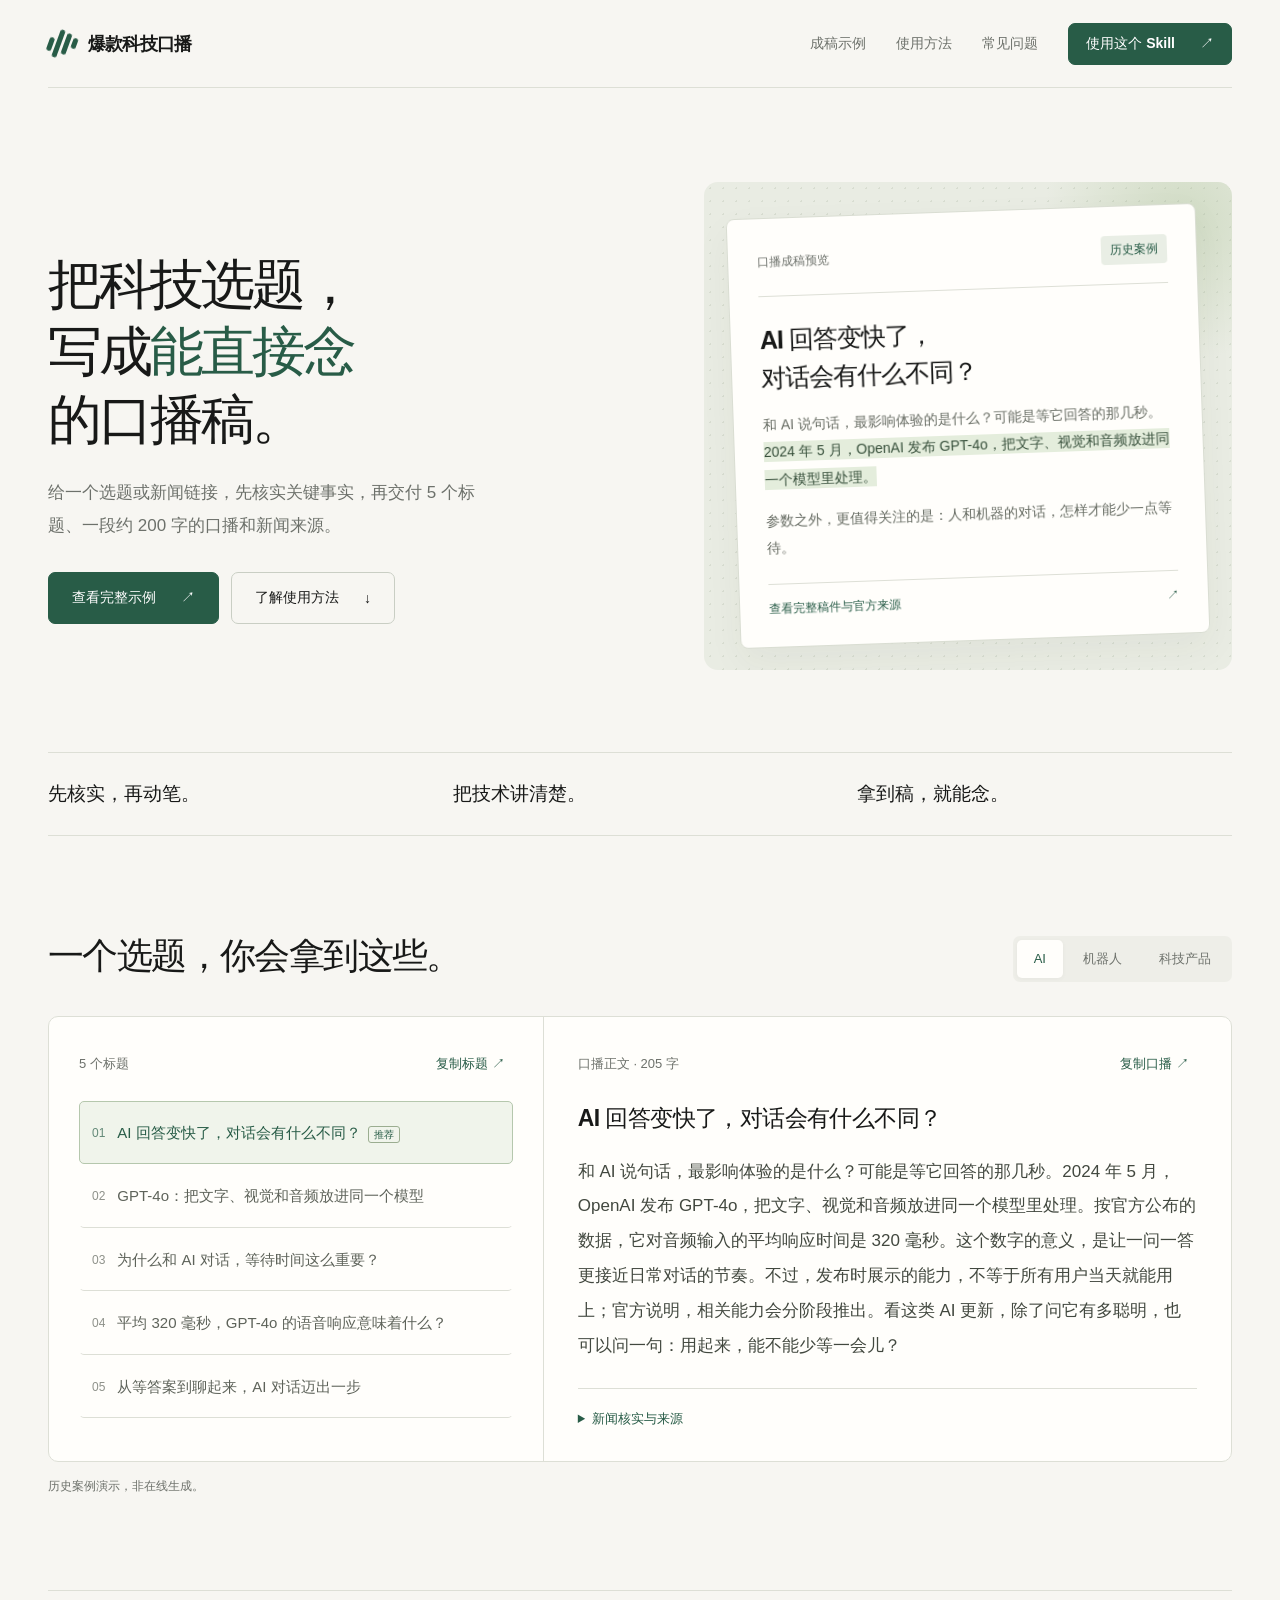
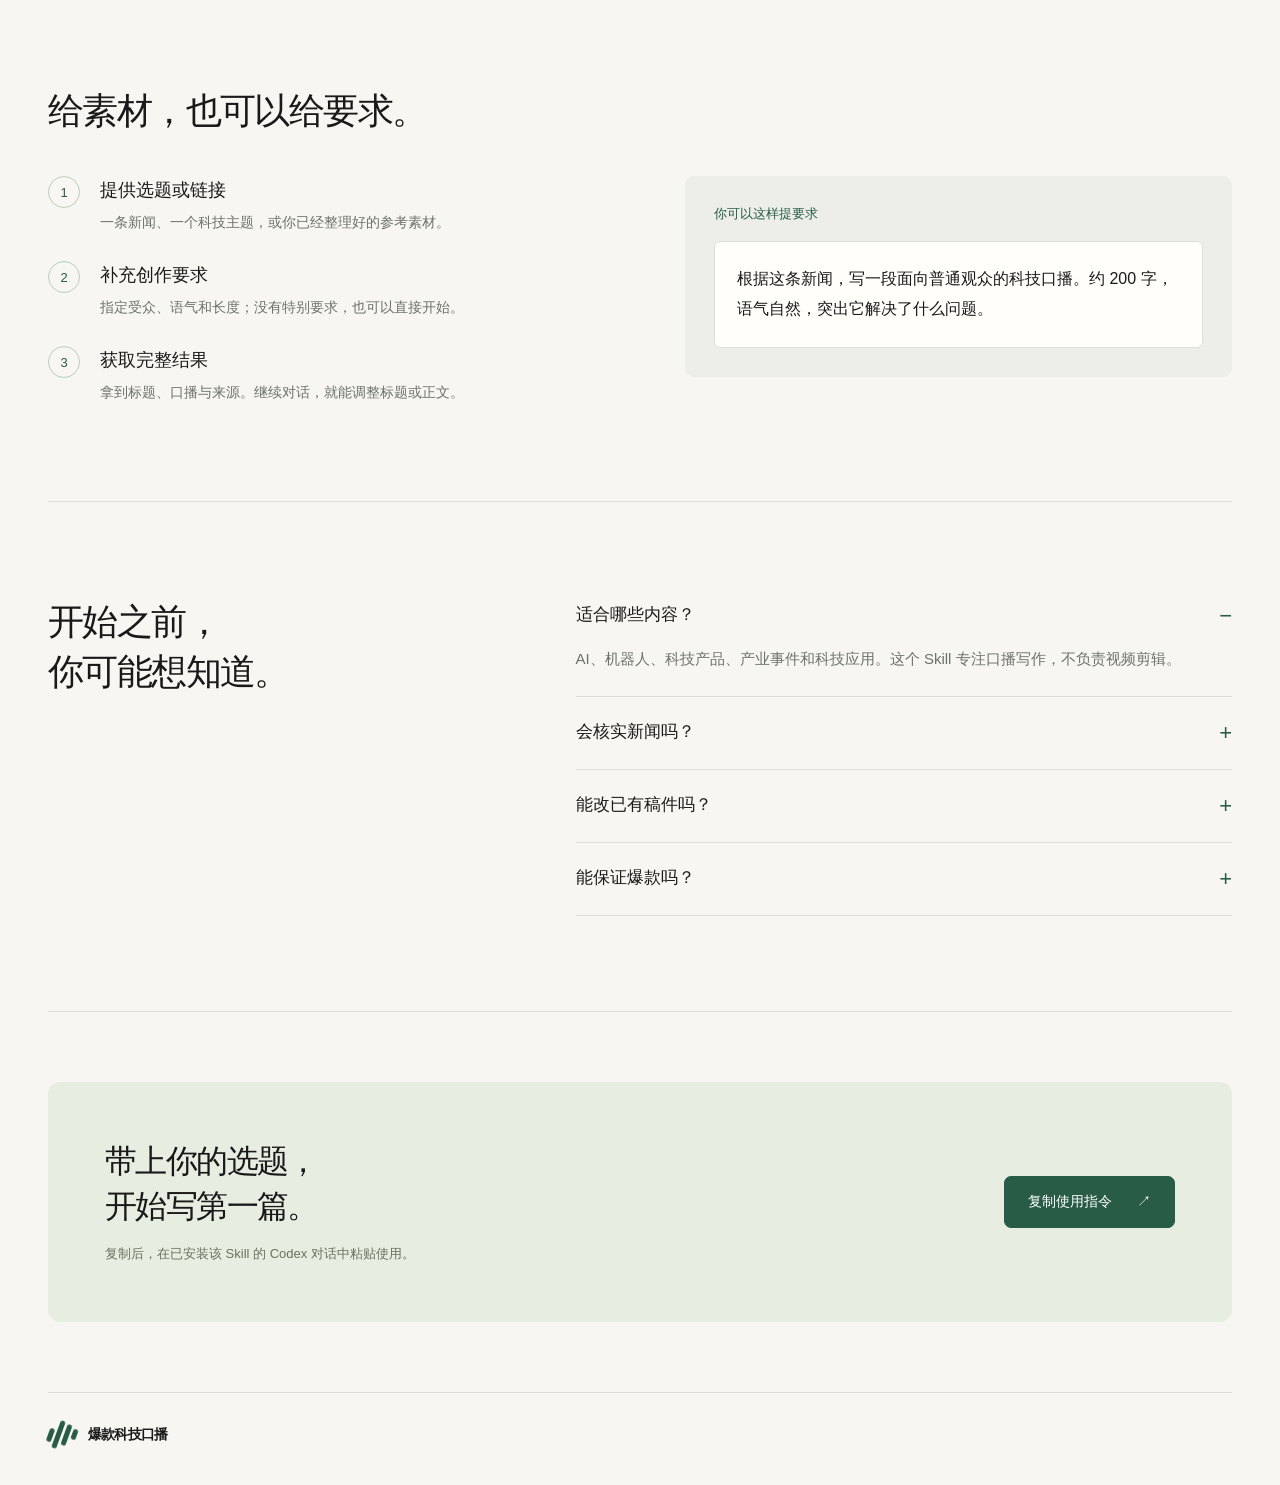
==== tech-script/index.html @ cf0520dd "Add Chinese tech script skill landing page" ====
<!DOCTYPE html>
<html lang="zh-CN">
<head>
<meta charset="UTF-8"><meta name="viewport" content="width=device-width,initial-scale=1"><meta name="theme-color" content="#f7f6f2"><title>爆款科技口播文案 — 把科技选题写成能直接念的稿</title>
<style>
:root{--paper:#f7f6f2;--ink:#181918;--muted:#6d716b;--green:#285c47;--line:#dddfd6;--wash:#e9eee5}*{box-sizing:border-box}html{scroll-behavior:smooth;scroll-padding-top:95px}body{margin:0;background:var(--paper);color:var(--ink);font-family:-apple-system,BlinkMacSystemFont,"Segoe UI","PingFang SC","Microsoft YaHei",sans-serif;-webkit-font-smoothing:antialiased}a{color:inherit;text-decoration:none}button,textarea{font:inherit}button,a{ -webkit-tap-highlight-color:transparent}button{cursor:pointer}button:focus-visible,a:focus-visible,summary:focus-visible{outline:3px solid #88ac96;outline-offset:5px}::selection{background:#d4e3ce}.wrap{max-width:1280px;margin:auto;padding:0 48px}header{height:88px;display:flex;align-items:center;justify-content:space-between;border-bottom:1px solid var(--line);gap:24px}.brand{display:flex;align-items:center;gap:11px;font-size:18px;font-weight:650;letter-spacing:-.8px}.logo{width:29px;height:31px;display:inline-flex;align-items:center;gap:3px}.logo i{display:block;width:5px;background:var(--green);border-radius:3px;transform:rotate(20deg)}.logo i:nth-child(1){height:14px}.logo i:nth-child(2){height:29px}.logo i:nth-child(3){height:22px}.logo i:nth-child(4){height:11px}nav{display:flex;align-items:center;gap:30px;font-size:14px}nav>a:not(.btn){color:var(--muted)}.btn{display:inline-flex;align-items:center;justify-content:center;gap:25px;background:var(--green);color:white;border:1px solid var(--green);padding:16px 23px;border-radius:7px;font-size:14px;font-weight:550;transition:transform .2s,background .2s}.btn:hover{background:#1e4937;transform:translateY(-2px)}.btn.secondary{background:transparent;color:var(--ink);border-color:#c9cec4}.btn.secondary:hover{background:var(--wash)}nav .btn{padding:11px 17px}.hero{display:grid;grid-template-columns:1.13fr 1fr;gap:60px;align-items:center;padding:94px 0 82px}.kicker{color:var(--green);font-size:14px;display:flex;gap:9px;align-items:center}.kicker:before{content:"";width:7px;height:7px;background:var(--green);border-radius:50%}h1{font-size:clamp(38px,4.2vw,61px);line-height:1.26;letter-spacing:-3px;font-weight:550;margin:22px 0}h1 span{color:var(--green)}.intro{font-size:17px;line-height:1.95;color:var(--muted);max-width:450px}.actions{display:flex;gap:12px;margin-top:30px}.deliverables{display:flex;gap:22px;color:#62695f;font-size:13px;margin-top:29px}.deliverables span:before{content:"✓";color:var(--green);margin-right:7px}.preview{position:relative;padding:29px;background:#e9ece3;border-radius:14px}.preview:before{content:"";position:absolute;inset:0;background-image:radial-gradient(#a2af9a 1px,transparent 1px);background-size:13px 13px;opacity:.24;border-radius:14px}.sheet{position:relative;background:#fffefb;border:1px solid #d9ddd2;border-radius:8px;padding:29px;box-shadow:0 14px 36px #33442c0d;transform:rotate(-2deg)}.sheet-top{display:flex;justify-content:space-between;align-items:center;font-size:12px;color:var(--muted);border-bottom:1px solid var(--line);padding-bottom:19px}.tag{color:var(--green);background:var(--wash);padding:6px 9px;border-radius:4px;font-size:12px}.sheet h3{font-size:25px;font-weight:550;line-height:1.5;letter-spacing:-1px;margin:25px 0 15px}.sheet p{font-size:14px;line-height:1.95;color:#676c63}.sheet mark{background:#e4eddc;color:#354e39;padding:2px 0}.sheet-foot{border-top:1px solid var(--line);padding-top:16px;margin-top:22px;font-size:12px;display:flex;justify-content:space-between;color:var(--green)}.value-strip{border-top:1px solid var(--line);border-bottom:1px solid var(--line);display:grid;grid-template-columns:repeat(3,1fr);padding:28px 0;gap:30px}.value-strip b{font-size:19px;font-weight:550}.value-strip p{font-size:13px;color:var(--muted);margin:8px 0 0}.section{padding:95px 0;border-bottom:1px solid var(--line)}.heading{display:flex;align-items:end;justify-content:space-between;gap:24px;margin-bottom:34px}h2{font-size:36px;line-height:1.4;letter-spacing:-1.6px;font-weight:550;margin:0}.heading p,.section-desc{color:var(--muted);font-size:15px;line-height:1.8;margin:12px 0 0}.tabs{display:flex;background:#eeeee8;border-radius:7px;padding:4px;gap:3px}.tabs button{border:0;background:none;padding:10px 17px;border-radius:5px;color:var(--muted);white-space:nowrap;font-size:13px}.tabs button[aria-selected=true]{background:#fffefb;color:var(--green);box-shadow:0 1px 5px #0000000a}.workspace{display:grid;grid-template-columns:.9fr 1.25fr;background:#fffefb;border:1px solid var(--line);border-radius:10px;overflow:hidden}.titles{padding:30px;border-right:1px solid var(--line)}.block-label{font-size:13px;color:var(--muted);display:flex;align-items:center;justify-content:space-between;margin-bottom:20px}.title-option{border:1px solid transparent;border-bottom-color:var(--line);background:none;width:100%;text-align:left;padding:18px 12px;display:flex;gap:12px;color:#5e635a;line-height:1.7;font-size:15px;border-radius:5px}.title-option.selected{border-color:#b5c7ad;background:#f0f4eb;color:var(--green)}.title-option small{font-size:12px;opacity:.7;flex-shrink:0;padding-top:3px}.title-option em{font-style:normal;font-size:10px;border:1px solid #9bad90;border-radius:3px;padding:2px 5px;margin-left:7px;white-space:nowrap}.copy-small{background:none;border:0;color:var(--green);font-size:13px;padding:8px}.manuscript{padding:30px 34px}.manuscript h3{font-size:23px;line-height:1.55;letter-spacing:-.6px;font-weight:550;margin:18px 0}.body-copy{font-size:17px;line-height:2.05;color:#42483f;margin:0 0 24px}.source{border-top:1px solid var(--line);padding-top:18px;color:var(--muted);font-size:13px;line-height:1.85}.source summary{cursor:pointer;color:var(--green)}.source a{text-decoration:underline;text-underline-offset:4px}.example-note{font-size:12px;color:var(--muted);margin:16px 0 0}.usage{display:grid;grid-template-columns:1fr 1fr;gap:90px;margin-top:40px}.steps{display:grid;gap:26px}.step{display:flex;gap:20px}.step-num{width:32px;height:32px;flex-shrink:0;border:1px solid #bccaba;border-radius:50%;display:grid;place-items:center;color:var(--green);font-size:13px}.step h3{font-size:18px;margin:2px 0 8px;font-weight:550}.step p{margin:0;color:var(--muted);font-size:14px;line-height:1.8}.input-card{background:#eceee7;border-radius:9px;padding:29px;align-self:start}.input-card label{display:block;font-size:13px;color:var(--green);margin-bottom:18px}.input-card p{background:#fffefb;border:1px solid var(--line);padding:22px;font-size:16px;line-height:1.9;border-radius:6px;margin:0}.input-card .input-foot{display:flex;justify-content:space-between;margin-top:17px;font-size:12px;color:var(--muted)}.faq{display:grid;grid-template-columns:.8fr 1.2fr;gap:90px}.faq details{border-bottom:1px solid var(--line);padding:23px 0}.faq details:first-child{padding-top:6px}.faq summary{display:flex;justify-content:space-between;cursor:pointer;font-size:17px;list-style:none}.faq summary::-webkit-details-marker{display:none}.faq summary:after{content:"+";color:var(--green);font-size:22px}.faq details[open] summary:after{content:"−"}.faq details p{color:var(--muted);font-size:15px;line-height:1.9;margin:16px 22px 0 0}.closing{background:#e8ede2;border-radius:12px;margin:70px 0;padding:57px;display:flex;align-items:center;justify-content:space-between;gap:30px}.closing h2{font-size:32px}.closing p{font-size:13px;color:#69725f;line-height:1.8;margin-bottom:0}.closing .btn{white-space:nowrap}footer{border-top:1px solid var(--line);padding:26px 0 35px;display:flex;align-items:center;justify-content:space-between;color:var(--muted);font-size:12px}footer .brand{font-size:14px;color:var(--ink)}.toast{position:fixed;bottom:25px;left:50%;transform:translate(-50%,15px);background:var(--green);color:white;padding:13px 23px;border-radius:8px;opacity:0;pointer-events:none;transition:.2s;z-index:100;font-size:14px}.toast.show{opacity:1;transform:translate(-50%,0)}.reveal{animation:appear .65s both}@keyframes appear{from{opacity:0;transform:translateY(12px)}to{opacity:1;transform:translateY(0)}}
@media(min-width:1500px){.hero{padding:110px 0}.wrap{max-width:1360px}}@media(max-width:950px){.wrap{padding:0 26px}.hero{gap:28px}h1{letter-spacing:-2px}.deliverables{gap:10px;flex-wrap:wrap}.preview{padding:18px}.sheet{padding:22px}.usage,.faq{gap:35px}nav{gap:17px}}@media(max-width:700px){.wrap{padding:0 20px}header{height:76px}.brand{font-size:16px}nav>a:not(.btn){display:none}nav .btn{font-size:12px;padding:10px}.hero{grid-template-columns:1fr;padding:54px 0;gap:42px}h1{font-size:42px}.preview{max-width:500px}.value-strip{gap:14px}.value-strip b{font-size:15px}.value-strip p{font-size:12px;line-height:1.6}.section{padding:60px 0}h2{font-size:29px}.heading{display:block}.tabs{margin-top:22px;width:fit-content}.workspace,.usage,.faq{grid-template-columns:1fr}.titles{border-right:0;border-bottom:1px solid var(--line);padding:22px}.manuscript{padding:24px}.body-copy{font-size:16px}.closing{display:block;padding:30px;margin:45px 0}.closing h2{font-size:27px}.closing .btn{margin-top:25px}footer{gap:20px;align-items:start}footer>span{max-width:140px;line-height:1.7}.actions{gap:8px}.actions .btn{padding:14px 17px;gap:13px}}
/* Subtle editorial motion, using compositor-friendly properties. */
.hero{position:relative}.hero>div:first-child{animation:editorial-enter .85s both}.preview{isolation:isolate;perspective:1000px;overflow:hidden}.preview:after{content:"";position:absolute;width:280px;height:280px;right:-90px;top:-100px;border-radius:50%;background:radial-gradient(circle,#b8cba580,transparent 70%);z-index:-1;pointer-events:none;animation:light-drift 12s ease-in-out infinite alternate}.sheet{transition:transform .5s cubic-bezier(.22,.61,.36,1),box-shadow .5s;transform:rotate(-2deg) rotateX(var(--tilt-x,0deg)) rotateY(var(--tilt-y,0deg));will-change:transform}.preview:hover .sheet{box-shadow:0 22px 42px #33442c18}.sheet mark{background:linear-gradient(90deg,#e4eddc 50%,transparent 50%);background-size:200% 100%;animation:ink-highlight 1.6s .4s both}.logo i{transform-origin:center;animation:wave-in 1s both}.logo i:nth-child(2){animation-delay:.1s}.logo i:nth-child(3){animation-delay:.2s}.logo i:nth-child(4){animation-delay:.3s}.btn span{display:inline-block;transition:transform .25s}.btn:hover span{transform:translate(2px,-2px)}.title-option{transition:background .25s,border-color .25s,transform .25s}.title-option:hover{transform:translateX(3px);background:#f0f4eb}.tabs button{transition:background .25s,color .25s,box-shadow .25s}.step-num{transition:background .25s,color .25s}.step:hover .step-num{background:var(--green);color:white}.reading-progress{position:fixed;top:0;left:0;height:2px;width:100%;background:var(--green);transform:scaleX(0);transform-origin:left;z-index:200;pointer-events:none}.faq details[open] p{animation:editorial-enter .3s both}
@keyframes editorial-enter{from{opacity:0;transform:translateY(14px)}to{opacity:1;transform:translateY(0)}}@keyframes light-drift{from{transform:translate(0,0) scale(1)}to{transform:translate(-100px,180px) scale(1.25)}}@keyframes ink-highlight{from{background-position:100% 0}to{background-position:0 0}}@keyframes wave-in{from{opacity:0;transform:rotate(20deg) scaleY(.25)}to{opacity:1;transform:rotate(20deg) scaleY(1)}}

@media(prefers-reduced-motion:reduce){html{scroll-behavior:auto}*,*:before,*:after{animation:none!important;transition:none!important}}
</style>
</head>
<body>
<div class="reading-progress" aria-hidden="true"></div>
<div class="wrap"><header><a class="brand" href="#"><span class="logo" aria-hidden="true"><i></i><i></i><i></i><i></i></span>爆款科技口播</a><nav aria-label="主导航"><a href="#examples">成稿示例</a><a href="#usage">使用方法</a><a href="#faq">常见问题</a><a class="btn" href="#start">使用这个 Skill <span>↗</span></a></nav></header>
<main><section class="hero"><div><h1>把科技选题，<br>写成<span>能直接念</span><br>的口播稿。</h1><p class="intro">给一个选题或新闻链接，先核实关键事实，再交付 5 个标题、一段约 200 字的口播和新闻来源。</p><div class="actions"><a class="btn" href="#examples">查看完整示例 <span>↗</span></a><a class="btn secondary" href="#usage">了解使用方法 <span>↓</span></a></div></div><div class="preview"><article class="sheet"><div class="sheet-top"><span>口播成稿预览</span><span class="tag">历史案例</span></div><h3>AI 回答变快了，<br>对话会有什么不同？</h3><p>和 AI 说句话，最影响体验的是什么？可能是等它回答的那几秒。<mark>2024 年 5 月，OpenAI 发布 GPT-4o，把文字、视觉和音频放进同一个模型里处理。</mark></p><p>参数之外，更值得关注的是：人和机器的对话，怎样才能少一点等待。</p><a class="sheet-foot" href="#examples"><span>查看完整稿件与官方来源</span><span>↗</span></a></article></div></section>
<div class="value-strip"><div><b>先核实，再动笔。</b></div><div><b>把技术讲清楚。</b></div><div><b>拿到稿，就能念。</b></div></div>
<section class="section" id="examples"><div class="heading"><div><h2>一个选题，你会拿到这些。</h2></div><div class="tabs" role="tablist" aria-label="示例选题"><button role="tab" aria-selected="true" data-example="0">AI</button><button role="tab" aria-selected="false" data-example="1">机器人</button><button role="tab" aria-selected="false" data-example="2">科技产品</button></div></div><div class="workspace"><div class="titles"><div class="block-label"><span>5 个标题</span><button class="copy-small" id="copyTitle">复制标题 ↗</button></div><div id="titleList"></div></div><article class="manuscript" id="manuscript"><div class="block-label"><span id="wordCount">口播正文</span><button class="copy-small" id="copyBody">复制口播 ↗</button></div><h3 id="chosenTitle"></h3><p class="body-copy" id="bodyCopy"></p><details class="source"><summary>新闻核实与来源</summary><p id="sourceNote"></p><a id="sourceLink" target="_blank" rel="noopener noreferrer"></a></details></article></div><p class="example-note">历史案例演示，非在线生成。</p></section>
<section class="section" id="usage"><h2>给素材，也可以给要求。</h2><div class="usage"><div class="steps"><div class="step"><span class="step-num">1</span><div><h3>提供选题或链接</h3><p>一条新闻、一个科技主题，或你已经整理好的参考素材。</p></div></div><div class="step"><span class="step-num">2</span><div><h3>补充创作要求</h3><p>指定受众、语气和长度；没有特别要求，也可以直接开始。</p></div></div><div class="step"><span class="step-num">3</span><div><h3>获取完整结果</h3><p>拿到标题、口播与来源。继续对话，就能调整标题或正文。</p></div></div></div><div class="input-card"><label>你可以这样提要求</label><p>根据这条新闻，写一段面向普通观众的科技口播。约 200 字，语气自然，突出它解决了什么问题。</p></div></div></section>
<section class="section faq" id="faq"><div><h2>开始之前，<br>你可能想知道。</h2></div><div><details open><summary>适合哪些内容？</summary><p>AI、机器人、科技产品、产业事件和科技应用。这个 Skill 专注口播写作，不负责视频剪辑。</p></details><details><summary>会核实新闻吗？</summary><p>会联网检索并打开来源，优先核对官方公告、论文与产品资料。核心事实无法确认时，会指出缺口，并建议可证实的选题方向。</p></details><details><summary>能改已有稿件吗？</summary><p>可以只改标题，也可以调整语气、长度和正文结构。新增或可能变化的事实会重新核实。</p></details><details><summary>能保证爆款吗？</summary><p>不能保证播放量。“爆款”是创作目标：开头有观看理由，中间有信息推进，表达自然，事实有依据。</p></details></div></section>
<section class="closing" id="start"><div><h2>带上你的选题，<br>开始写第一篇。</h2><p>复制后，在已安装该 Skill 的 Codex 对话中粘贴使用。</p></div><button class="btn" id="copyPrompt">复制使用指令 <span>↗</span></button></section></main><footer><a class="brand" href="#"><span class="logo" aria-hidden="true"><i></i><i></i><i></i><i></i></span>爆款科技口播</a></footer></div><div class="toast" role="status" aria-live="polite" id="toast"></div>
<script>
(function(){"use strict";
var samples=[
{titles:["AI 回答变快了，对话会有什么不同？","GPT-4o：把文字、视觉和音频放进同一个模型","为什么和 AI 对话，等待时间这么重要？","平均 320 毫秒，GPT-4o 的语音响应意味着什么？","从等答案到聊起来，AI 对话迈出一步"],body:"和 AI 说句话，最影响体验的是什么？可能是等它回答的那几秒。2024 年 5 月，OpenAI 发布 GPT-4o，把文字、视觉和音频放进同一个模型里处理。按官方公布的数据，它对音频输入的平均响应时间是 320 毫秒。这个数字的意义，是让一问一答更接近日常对话的节奏。不过，发布时展示的能力，不等于所有用户当天就能用上；官方说明，相关能力会分阶段推出。看这类 AI 更新，除了问它有多聪明，也可以问一句：用起来，能不能少等一会儿？",note:"事件日期：2024 年 5 月 13 日。官方资料支持多模态处理、音频平均响应时间与分阶段推出的说明。本稿描述当时发布情况，不代表当前功能可用性。",publisher:"OpenAI｜Hello GPT-4o｜2024-05-13",url:"https://openai.com/index/hello-gpt-4o/"},
{titles:["机器人学双手配合，难在哪里？","ALOHA Unleashed：让机器人学会更复杂的双手任务","机械臂会动之后，还要学会配合","机器人灵巧操作，为什么需要两只手？","从执行动作到双手协作，机器人还要练什么？"],body:"你拧开一个瓶盖，一只手握住瓶身，另一只手旋转，几乎不用想。可对机器人来说，两只手什么时候动、怎么互相配合，都是要学的。2024 年 9 月，Google DeepMind 介绍了 ALOHA Unleashed，用来学习更复杂的双臂操作；同次介绍的 DemoStart，则探索通过仿真帮助机器人学习灵巧控制。这两项研究关注的，是让机器把复杂动作协调起来。不过，研究中的任务表现，还不能直接等同于家庭里什么活都能干。看机器人进展，除了动作好不好看，更要看它能在什么条件下完成任务。",note:"事件日期：2024 年 9 月 12 日。官方介绍 ALOHA Unleashed 与 DemoStart 两项研究，支持双臂操作与仿真学习的说明，未据此推断家庭通用能力。",publisher:"Google DeepMind｜Our latest advances in robot dexterity｜2024-09-12",url:"https://deepmind.google/blog/advances-in-robot-dexterity/"},
{titles:["写邮件和读长文，苹果想让 AI 帮上这些忙","Apple Intelligence：先从日常文字工作讲起","一封邮件，AI 可以帮你改什么？","苹果把改写、校对和摘要放进写作工具","手机里的 AI，怎样帮你少做一点重复工作？"],body:"写邮件怕语气不合适，读长文又抓不住重点，这些小事，正是苹果当年介绍 AI 的切入口。2024 年 6 月，苹果发布 Apple Intelligence，面向 iPhone、iPad 和 Mac。其中的写作工具，可以改写、校对和总结文字。改写让你调整表达语气，校对帮助检查文字，总结则把长内容压缩成更容易浏览的信息。它想做的，是把这些能力放进日常写作场景。不过，这是当时的发布介绍，具体能不能用，还要看设备、语言和系统支持。判断产品价值，可以先看它有没有帮你减少一次重复操作。",note:"事件日期：2024 年 6 月 10 日。苹果官方新闻稿支持产品发布、面向设备及写作工具功能的说明。本例不对当前设备与语言支持作承诺。",publisher:"Apple｜Introducing Apple Intelligence｜2024-06-10",url:"https://www.apple.com/newsroom/2024/06/introducing-apple-intelligence-for-iphone-ipad-and-mac/"}
];
var current=0,selected=0,list=document.getElementById("titleList"),toast=document.getElementById("toast"),timer;
function choose(i){selected=i;document.getElementById("chosenTitle").textContent=samples[current].titles[i];[].forEach.call(list.children,function(b,n){b.classList.toggle("selected",n===i);b.setAttribute("aria-pressed",String(n===i));});}
function render(i){current=i;list.textContent="";samples[i].titles.forEach(function(t,n){var b=document.createElement("button");b.className="title-option";b.type="button";var num=document.createElement("small");num.textContent="0"+(n+1);var text=document.createElement("span");text.textContent=t;if(n===0){var e=document.createElement("em");e.textContent="推荐";text.appendChild(e);}b.append(num,text);b.addEventListener("click",function(){choose(n);});list.appendChild(b);});choose(0);document.getElementById("bodyCopy").textContent=samples[i].body;document.getElementById("wordCount").textContent="口播正文 · "+samples[i].body.replace(/\s/g,"").length+" 字";document.getElementById("sourceNote").textContent=samples[i].note;var link=document.getElementById("sourceLink");link.textContent=samples[i].publisher+" ↗";link.href=samples[i].url;[].forEach.call(document.querySelectorAll("[data-example]"),function(b){b.setAttribute("aria-selected",String(Number(b.dataset.example)===i));});}
function notify(message){toast.textContent=message;toast.classList.add("show");clearTimeout(timer);timer=setTimeout(function(){toast.classList.remove("show");},2400);}
async function copy(text){try{if(navigator.clipboard&&window.isSecureContext){await navigator.clipboard.writeText(text);}else{var input=document.createElement("textarea");input.value=text;input.style.cssText="position:fixed;top:0;left:-9999px";document.body.appendChild(input);input.select();var ok=document.execCommand("copy");input.remove();if(!ok)throw new Error("copy");}notify("已复制，可以粘贴使用");}catch(e){notify("自动复制不可用，请从弹窗选择文字");window.prompt("请复制以下内容",text);}}
[].forEach.call(document.querySelectorAll("[data-example]"),function(b){b.addEventListener("click",function(){render(Number(b.dataset.example));if(!window.matchMedia("(prefers-reduced-motion: reduce)").matches&&document.getElementById("manuscript").animate){document.getElementById("manuscript").animate([{opacity:0,transform:"translateY(8px)"},{opacity:1,transform:"translateY(0)"}],{duration:350,easing:"ease-out"});}});});
document.getElementById("copyTitle").addEventListener("click",function(){copy(samples[current].titles[selected]);});document.getElementById("copyBody").addEventListener("click",function(){copy(samples[current].body);});document.getElementById("copyPrompt").addEventListener("click",function(){copy("使用「爆款科技口播文案」skill，根据下面的选题或新闻链接，核实事实后输出 5 个标题、约 200 字口播和新闻来源：\n\n选题或链接：");});render(0);

var reduced=window.matchMedia("(prefers-reduced-motion: reduce)"), preview=document.querySelector(".preview"),sheet=document.querySelector(".sheet"),progressLine=document.querySelector(".reading-progress"),pending=false;
function paintProgress(){var max=document.documentElement.scrollHeight-window.innerHeight;progressLine.style.transform="scaleX("+(max>0?Math.min(1,Math.max(0,window.scrollY/max)):0)+")";pending=false;}
window.addEventListener("scroll",function(){if(!pending){pending=true;requestAnimationFrame(paintProgress);}},{passive:true});window.addEventListener("resize",paintProgress);paintProgress();
preview.addEventListener("pointermove",function(e){if(reduced.matches||e.pointerType!=="mouse")return;var r=preview.getBoundingClientRect();sheet.style.setProperty("--tilt-x",(-(e.clientY-r.top-r.height/2)/r.height*5)+"deg");sheet.style.setProperty("--tilt-y",((e.clientX-r.left-r.width/2)/r.width*7)+"deg");});preview.addEventListener("pointerleave",function(){sheet.style.setProperty("--tilt-x","0deg");sheet.style.setProperty("--tilt-y","0deg");});

if("IntersectionObserver" in window){var observer=new IntersectionObserver(function(entries){entries.forEach(function(e){if(e.isIntersecting){e.target.classList.add("reveal");observer.unobserve(e.target);}});},{threshold:.08});document.querySelectorAll(".section,.closing").forEach(function(el){observer.observe(el);});}
})();
</script>
</body>
</html>
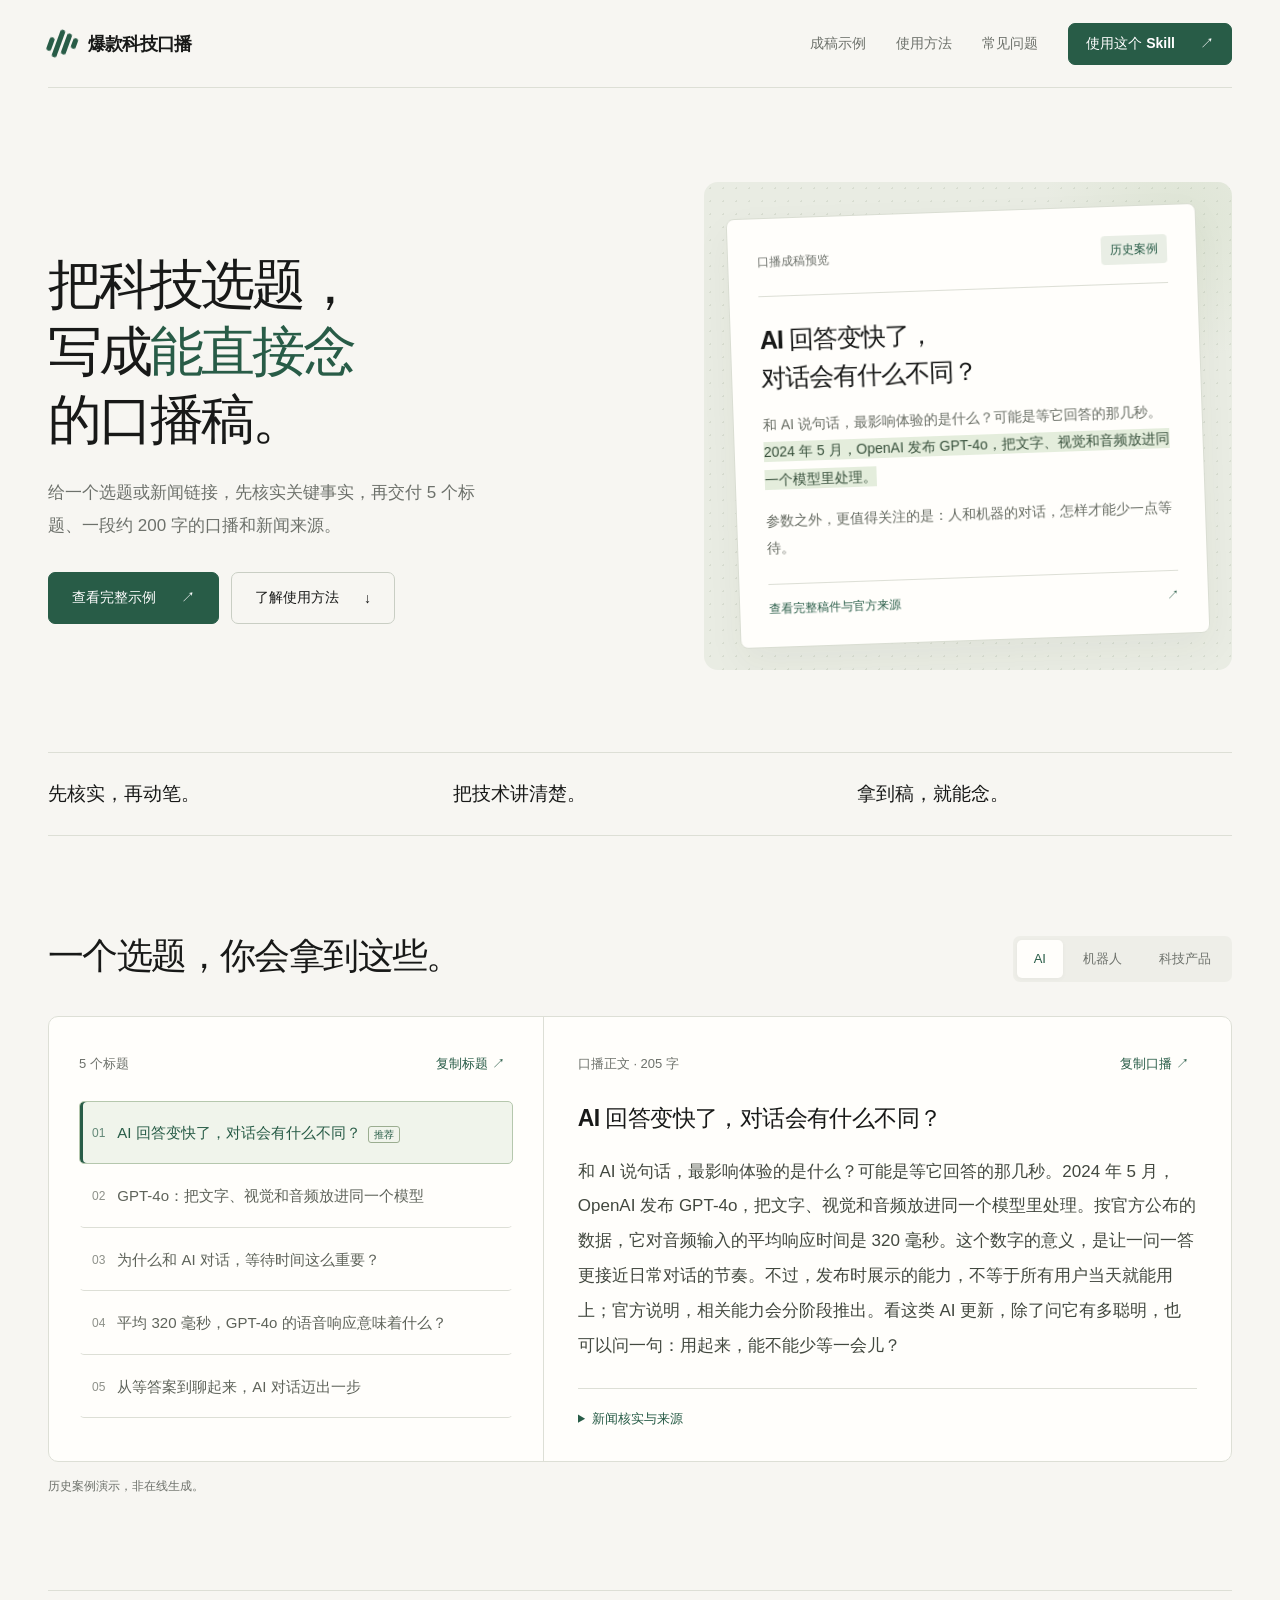
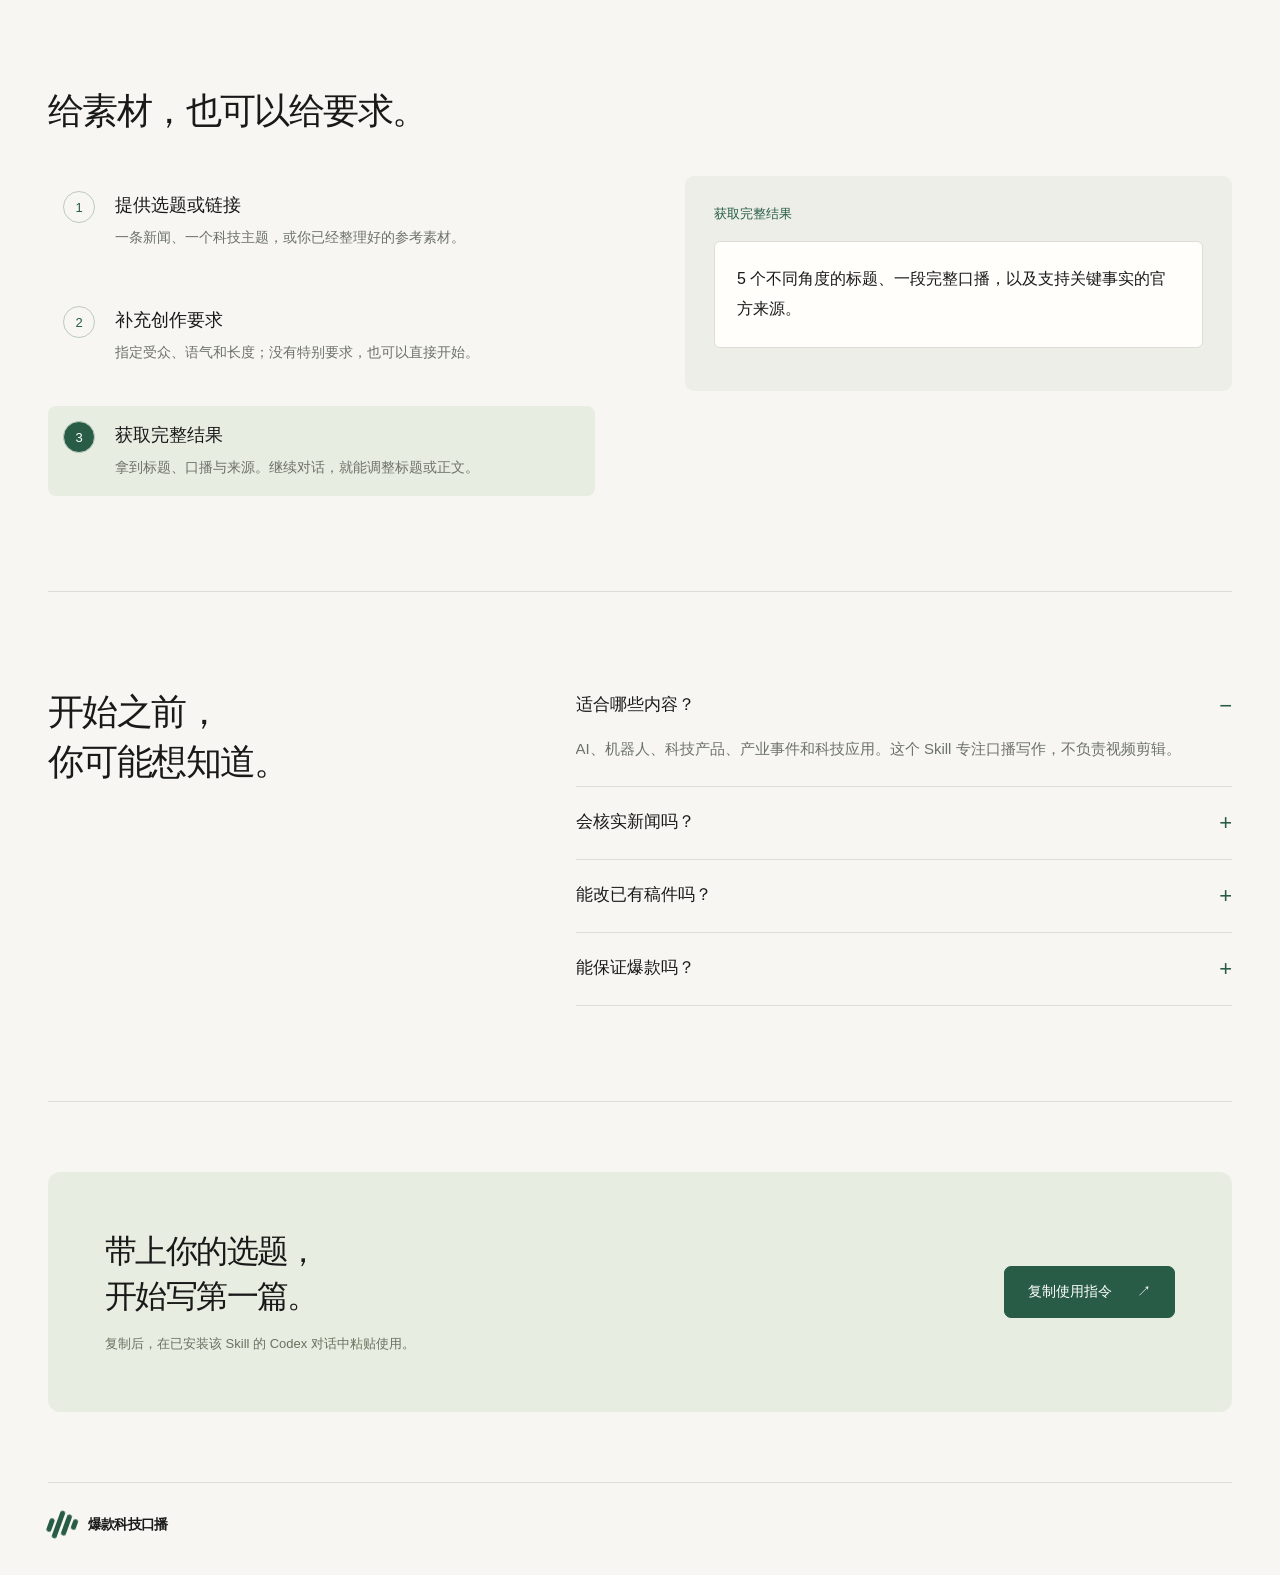
==== commit 463447ca: "Enhance editorial motion and interactive writing workflow" ====
--- a/tech-script/index.html
+++ b/tech-script/index.html
@@ -8,6 +8,10 @@
 /* Subtle editorial motion, using compositor-friendly properties. */
 .hero{position:relative}.hero>div:first-child{animation:editorial-enter .85s both}.preview{isolation:isolate;perspective:1000px;overflow:hidden}.preview:after{content:"";position:absolute;width:280px;height:280px;right:-90px;top:-100px;border-radius:50%;background:radial-gradient(circle,#b8cba580,transparent 70%);z-index:-1;pointer-events:none;animation:light-drift 12s ease-in-out infinite alternate}.sheet{transition:transform .5s cubic-bezier(.22,.61,.36,1),box-shadow .5s;transform:rotate(-2deg) rotateX(var(--tilt-x,0deg)) rotateY(var(--tilt-y,0deg));will-change:transform}.preview:hover .sheet{box-shadow:0 22px 42px #33442c18}.sheet mark{background:linear-gradient(90deg,#e4eddc 50%,transparent 50%);background-size:200% 100%;animation:ink-highlight 1.6s .4s both}.logo i{transform-origin:center;animation:wave-in 1s both}.logo i:nth-child(2){animation-delay:.1s}.logo i:nth-child(3){animation-delay:.2s}.logo i:nth-child(4){animation-delay:.3s}.btn span{display:inline-block;transition:transform .25s}.btn:hover span{transform:translate(2px,-2px)}.title-option{transition:background .25s,border-color .25s,transform .25s}.title-option:hover{transform:translateX(3px);background:#f0f4eb}.tabs button{transition:background .25s,color .25s,box-shadow .25s}.step-num{transition:background .25s,color .25s}.step:hover .step-num{background:var(--green);color:white}.reading-progress{position:fixed;top:0;left:0;height:2px;width:100%;background:var(--green);transform:scaleX(0);transform-origin:left;z-index:200;pointer-events:none}.faq details[open] p{animation:editorial-enter .3s both}
 @keyframes editorial-enter{from{opacity:0;transform:translateY(14px)}to{opacity:1;transform:translateY(0)}}@keyframes light-drift{from{transform:translate(0,0) scale(1)}to{transform:translate(-100px,180px) scale(1.25)}}@keyframes ink-highlight{from{background-position:100% 0}to{background-position:0 0}}@keyframes wave-in{from{opacity:0;transform:rotate(20deg) scaleY(.25)}to{opacity:1;transform:rotate(20deg) scaleY(1)}}
+
+
+.preview:after{opacity:.45;animation-duration:18s}.sheet.demo .sheet-top{animation:editorial-enter .4s both}.sheet.demo h3{animation:editorial-enter .55s .45s both}.sheet.demo p:first-of-type{animation:editorial-enter .6s 1s both}.sheet.demo p:nth-of-type(2){animation:editorial-enter .6s 1.65s both}.sheet.demo .sheet-foot{animation:editorial-enter .5s 2.3s both}.sheet.demo mark{animation-delay:1.4s}.sheet.demo{animation-play-state:var(--demo-state,running)}.sheet.demo *{animation-play-state:var(--demo-state,running)}.steps{position:relative}.step{border:0;background:none;text-align:left;color:inherit;width:100%;padding:15px;border-radius:8px;transition:background .35s,opacity .35s;cursor:pointer}.step.active{background:#e8ede2}.step.active .step-num{background:var(--green);color:white}.input-card{position:sticky;top:110px;min-height:215px}.copy-small.copied{color:var(--green)}.btn.copied{background:#1c4734}.faq details,.source{overflow:hidden}.title-option{position:relative}.title-option.selected{box-shadow:inset 3px 0 var(--green)}
+@media(max-width:700px){.input-card{position:relative;top:auto}.step{padding:12px}} 
 
 @media(prefers-reduced-motion:reduce){html{scroll-behavior:auto}*,*:before,*:after{animation:none!important;transition:none!important}}
 </style>
@@ -28,19 +32,32 @@
 {titles:["机器人学双手配合，难在哪里？","ALOHA Unleashed：让机器人学会更复杂的双手任务","机械臂会动之后，还要学会配合","机器人灵巧操作，为什么需要两只手？","从执行动作到双手协作，机器人还要练什么？"],body:"你拧开一个瓶盖，一只手握住瓶身，另一只手旋转，几乎不用想。可对机器人来说，两只手什么时候动、怎么互相配合，都是要学的。2024 年 9 月，Google DeepMind 介绍了 ALOHA Unleashed，用来学习更复杂的双臂操作；同次介绍的 DemoStart，则探索通过仿真帮助机器人学习灵巧控制。这两项研究关注的，是让机器把复杂动作协调起来。不过，研究中的任务表现，还不能直接等同于家庭里什么活都能干。看机器人进展，除了动作好不好看，更要看它能在什么条件下完成任务。",note:"事件日期：2024 年 9 月 12 日。官方介绍 ALOHA Unleashed 与 DemoStart 两项研究，支持双臂操作与仿真学习的说明，未据此推断家庭通用能力。",publisher:"Google DeepMind｜Our latest advances in robot dexterity｜2024-09-12",url:"https://deepmind.google/blog/advances-in-robot-dexterity/"},
 {titles:["写邮件和读长文，苹果想让 AI 帮上这些忙","Apple Intelligence：先从日常文字工作讲起","一封邮件，AI 可以帮你改什么？","苹果把改写、校对和摘要放进写作工具","手机里的 AI，怎样帮你少做一点重复工作？"],body:"写邮件怕语气不合适，读长文又抓不住重点，这些小事，正是苹果当年介绍 AI 的切入口。2024 年 6 月，苹果发布 Apple Intelligence，面向 iPhone、iPad 和 Mac。其中的写作工具，可以改写、校对和总结文字。改写让你调整表达语气，校对帮助检查文字，总结则把长内容压缩成更容易浏览的信息。它想做的，是把这些能力放进日常写作场景。不过，这是当时的发布介绍，具体能不能用，还要看设备、语言和系统支持。判断产品价值，可以先看它有没有帮你减少一次重复操作。",note:"事件日期：2024 年 6 月 10 日。苹果官方新闻稿支持产品发布、面向设备及写作工具功能的说明。本例不对当前设备与语言支持作承诺。",publisher:"Apple｜Introducing Apple Intelligence｜2024-06-10",url:"https://www.apple.com/newsroom/2024/06/introducing-apple-intelligence-for-iphone-ipad-and-mac/"}
 ];
+function motion(el,delay){if(window.matchMedia("(prefers-reduced-motion: reduce)").matches||!el.animate)return;if(el.motion)el.motion.cancel();el.motion=el.animate([{opacity:0,transform:"translateY(7px)"},{opacity:1,transform:"translateY(0)"}],{duration:320,delay:delay||0,easing:"ease-out",fill:"backwards"});}
 var current=0,selected=0,list=document.getElementById("titleList"),toast=document.getElementById("toast"),timer;
-function choose(i){selected=i;document.getElementById("chosenTitle").textContent=samples[current].titles[i];[].forEach.call(list.children,function(b,n){b.classList.toggle("selected",n===i);b.setAttribute("aria-pressed",String(n===i));});}
-function render(i){current=i;list.textContent="";samples[i].titles.forEach(function(t,n){var b=document.createElement("button");b.className="title-option";b.type="button";var num=document.createElement("small");num.textContent="0"+(n+1);var text=document.createElement("span");text.textContent=t;if(n===0){var e=document.createElement("em");e.textContent="推荐";text.appendChild(e);}b.append(num,text);b.addEventListener("click",function(){choose(n);});list.appendChild(b);});choose(0);document.getElementById("bodyCopy").textContent=samples[i].body;document.getElementById("wordCount").textContent="口播正文 · "+samples[i].body.replace(/\s/g,"").length+" 字";document.getElementById("sourceNote").textContent=samples[i].note;var link=document.getElementById("sourceLink");link.textContent=samples[i].publisher+" ↗";link.href=samples[i].url;[].forEach.call(document.querySelectorAll("[data-example]"),function(b){b.setAttribute("aria-selected",String(Number(b.dataset.example)===i));});}
+function choose(i){selected=i;document.getElementById("chosenTitle").textContent=samples[current].titles[i];motion(document.getElementById("chosenTitle"),0);[].forEach.call(list.children,function(b,n){b.classList.toggle("selected",n===i);b.setAttribute("aria-pressed",String(n===i));});}
+function render(i){current=i;list.textContent="";samples[i].titles.forEach(function(t,n){var b=document.createElement("button");b.className="title-option";b.type="button";var num=document.createElement("small");num.textContent="0"+(n+1);var text=document.createElement("span");text.textContent=t;if(n===0){var e=document.createElement("em");e.textContent="推荐";text.appendChild(e);}b.append(num,text);b.addEventListener("click",function(){choose(n);});list.appendChild(b);motion(b,n*55);});choose(0);document.getElementById("bodyCopy").textContent=samples[i].body;document.getElementById("wordCount").textContent="口播正文 · "+samples[i].body.replace(/\s/g,"").length+" 字";document.getElementById("sourceNote").textContent=samples[i].note;var link=document.getElementById("sourceLink");link.textContent=samples[i].publisher+" ↗";link.href=samples[i].url;[].forEach.call(document.querySelectorAll("[data-example]"),function(b){b.setAttribute("aria-selected",String(Number(b.dataset.example)===i));});}
 function notify(message){toast.textContent=message;toast.classList.add("show");clearTimeout(timer);timer=setTimeout(function(){toast.classList.remove("show");},2400);}
-async function copy(text){try{if(navigator.clipboard&&window.isSecureContext){await navigator.clipboard.writeText(text);}else{var input=document.createElement("textarea");input.value=text;input.style.cssText="position:fixed;top:0;left:-9999px";document.body.appendChild(input);input.select();var ok=document.execCommand("copy");input.remove();if(!ok)throw new Error("copy");}notify("已复制，可以粘贴使用");}catch(e){notify("自动复制不可用，请从弹窗选择文字");window.prompt("请复制以下内容",text);}}
-[].forEach.call(document.querySelectorAll("[data-example]"),function(b){b.addEventListener("click",function(){render(Number(b.dataset.example));if(!window.matchMedia("(prefers-reduced-motion: reduce)").matches&&document.getElementById("manuscript").animate){document.getElementById("manuscript").animate([{opacity:0,transform:"translateY(8px)"},{opacity:1,transform:"translateY(0)"}],{duration:350,easing:"ease-out"});}});});
-document.getElementById("copyTitle").addEventListener("click",function(){copy(samples[current].titles[selected]);});document.getElementById("copyBody").addEventListener("click",function(){copy(samples[current].body);});document.getElementById("copyPrompt").addEventListener("click",function(){copy("使用「爆款科技口播文案」skill，根据下面的选题或新闻链接，核实事实后输出 5 个标题、约 200 字口播和新闻来源：\n\n选题或链接：");});render(0);
+async function copy(text,button){try{if(navigator.clipboard&&window.isSecureContext){await navigator.clipboard.writeText(text);}else{var input=document.createElement("textarea");input.value=text;input.style.cssText="position:fixed;top:0;left:-9999px";document.body.appendChild(input);input.select();var ok=document.execCommand("copy");input.remove();if(!ok)throw new Error("copy");}if(button){if(!button.dataset.original)button.dataset.original=button.innerHTML;clearTimeout(button.copyTimer);button.textContent="✓ 已复制";button.classList.add("copied");button.copyTimer=setTimeout(function(){button.innerHTML=button.dataset.original;button.classList.remove("copied");},2000);}else notify("已复制，可以粘贴使用");}catch(e){notify("自动复制不可用，请从弹窗选择文字");window.prompt("请复制以下内容",text);}}
+[].forEach.call(document.querySelectorAll("[data-example]"),function(b){b.addEventListener("click",function(){render(Number(b.dataset.example));motion(document.getElementById("manuscript"),0);});});
+document.getElementById("copyTitle").addEventListener("click",function(){copy(samples[current].titles[selected],this);});document.getElementById("copyBody").addEventListener("click",function(){copy(samples[current].body,this);});document.getElementById("copyPrompt").addEventListener("click",function(){copy("使用「爆款科技口播文案」skill，根据下面的选题或新闻链接，核实事实后输出 5 个标题、约 200 字口播和新闻来源：\n\n选题或链接：",this);});render(0);
 
 var reduced=window.matchMedia("(prefers-reduced-motion: reduce)"), preview=document.querySelector(".preview"),sheet=document.querySelector(".sheet"),progressLine=document.querySelector(".reading-progress"),pending=false;
 function paintProgress(){var max=document.documentElement.scrollHeight-window.innerHeight;progressLine.style.transform="scaleX("+(max>0?Math.min(1,Math.max(0,window.scrollY/max)):0)+")";pending=false;}
 window.addEventListener("scroll",function(){if(!pending){pending=true;requestAnimationFrame(paintProgress);}},{passive:true});window.addEventListener("resize",paintProgress);paintProgress();
 preview.addEventListener("pointermove",function(e){if(reduced.matches||e.pointerType!=="mouse")return;var r=preview.getBoundingClientRect();sheet.style.setProperty("--tilt-x",(-(e.clientY-r.top-r.height/2)/r.height*5)+"deg");sheet.style.setProperty("--tilt-y",((e.clientX-r.left-r.width/2)/r.width*7)+"deg");});preview.addEventListener("pointerleave",function(){sheet.style.setProperty("--tilt-x","0deg");sheet.style.setProperty("--tilt-y","0deg");});
 
+
+// A one-time draft reveal; pause its timeline when the preview leaves the viewport.
+if(!reduced.matches&&"IntersectionObserver" in window){var demoObserver=new IntersectionObserver(function(entries){entries.forEach(function(e){if(e.isIntersecting){sheet.classList.add("demo");sheet.style.setProperty("--demo-state","running");}else sheet.style.setProperty("--demo-state","paused");});},{threshold:.15});demoObserver.observe(preview);}
+var stepNodes=[].slice.call(document.querySelectorAll(".step")),usage=document.getElementById("usage"),inputCard=document.querySelector(".input-card"),activeStep=-1,manualUntil=0;
+var stepLabels=["提供选题或链接","补充创作要求","获取完整结果"],stepCopy=["选题：GPT-4o 的语音响应，为什么值得关注？\n参考素材：OpenAI 官方发布介绍。","面向普通观众，约 200 字，语气自然。突出响应速度对对话体验的意义，不夸大技术能力。","5 个不同角度的标题、一段完整口播，以及支持关键事实的官方来源。"];
+function setStep(n){if(activeStep===n)return;activeStep=n;stepNodes.forEach(function(el,i){el.classList.toggle("active",i===n);el.setAttribute("aria-pressed",String(i===n));});inputCard.querySelector("label").textContent=stepLabels[n];inputCard.querySelector("p").textContent=stepCopy[n];motion(inputCard.querySelector("p"),0);}
+stepNodes.forEach(function(el,i){el.setAttribute("role","button");el.tabIndex=0;function select(){manualUntil=Date.now()+1800;setStep(i);}el.addEventListener("click",select);el.addEventListener("keydown",function(e){if(e.key==="Enter"||e.key===" "){e.preventDefault();select();}});});setStep(0);
+var stepPending=false;function syncSteps(){stepPending=false;if(Date.now()<manualUntil)return;var r=usage.getBoundingClientRect();if(r.top<innerHeight*.8&&r.bottom>innerHeight*.2){var t=(innerHeight*.7-r.top)/(r.height*.8);setStep(Math.max(0,Math.min(2,Math.floor(t*3))));}}
+window.addEventListener("scroll",function(){if(!stepPending){stepPending=true;requestAnimationFrame(syncSteps);}},{passive:true});window.addEventListener("resize",syncSteps);
+// Animate native details while retaining summary keyboard semantics.
+document.querySelectorAll("details").forEach(function(d){var summary=d.querySelector("summary"),busy=false;summary.addEventListener("click",function(e){if(reduced.matches||!d.animate)return;e.preventDefault();if(busy)return;busy=true;var start=d.getBoundingClientRect().height,opening=!d.open;if(opening)d.open=true;var end=opening?d.getBoundingClientRect().height:summary.getBoundingClientRect().height+parseFloat(getComputedStyle(d).paddingTop)+parseFloat(getComputedStyle(d).paddingBottom);var a=d.animate([{height:start+"px"},{height:end+"px"}],{duration:280,easing:"cubic-bezier(.22,.61,.36,1)"});a.onfinish=function(){if(!opening)d.open=false;busy=false;};a.oncancel=function(){busy=false;};});});
+
 if("IntersectionObserver" in window){var observer=new IntersectionObserver(function(entries){entries.forEach(function(e){if(e.isIntersecting){e.target.classList.add("reveal");observer.unobserve(e.target);}});},{threshold:.08});document.querySelectorAll(".section,.closing").forEach(function(el){observer.observe(el);});}
 })();
 </script>
